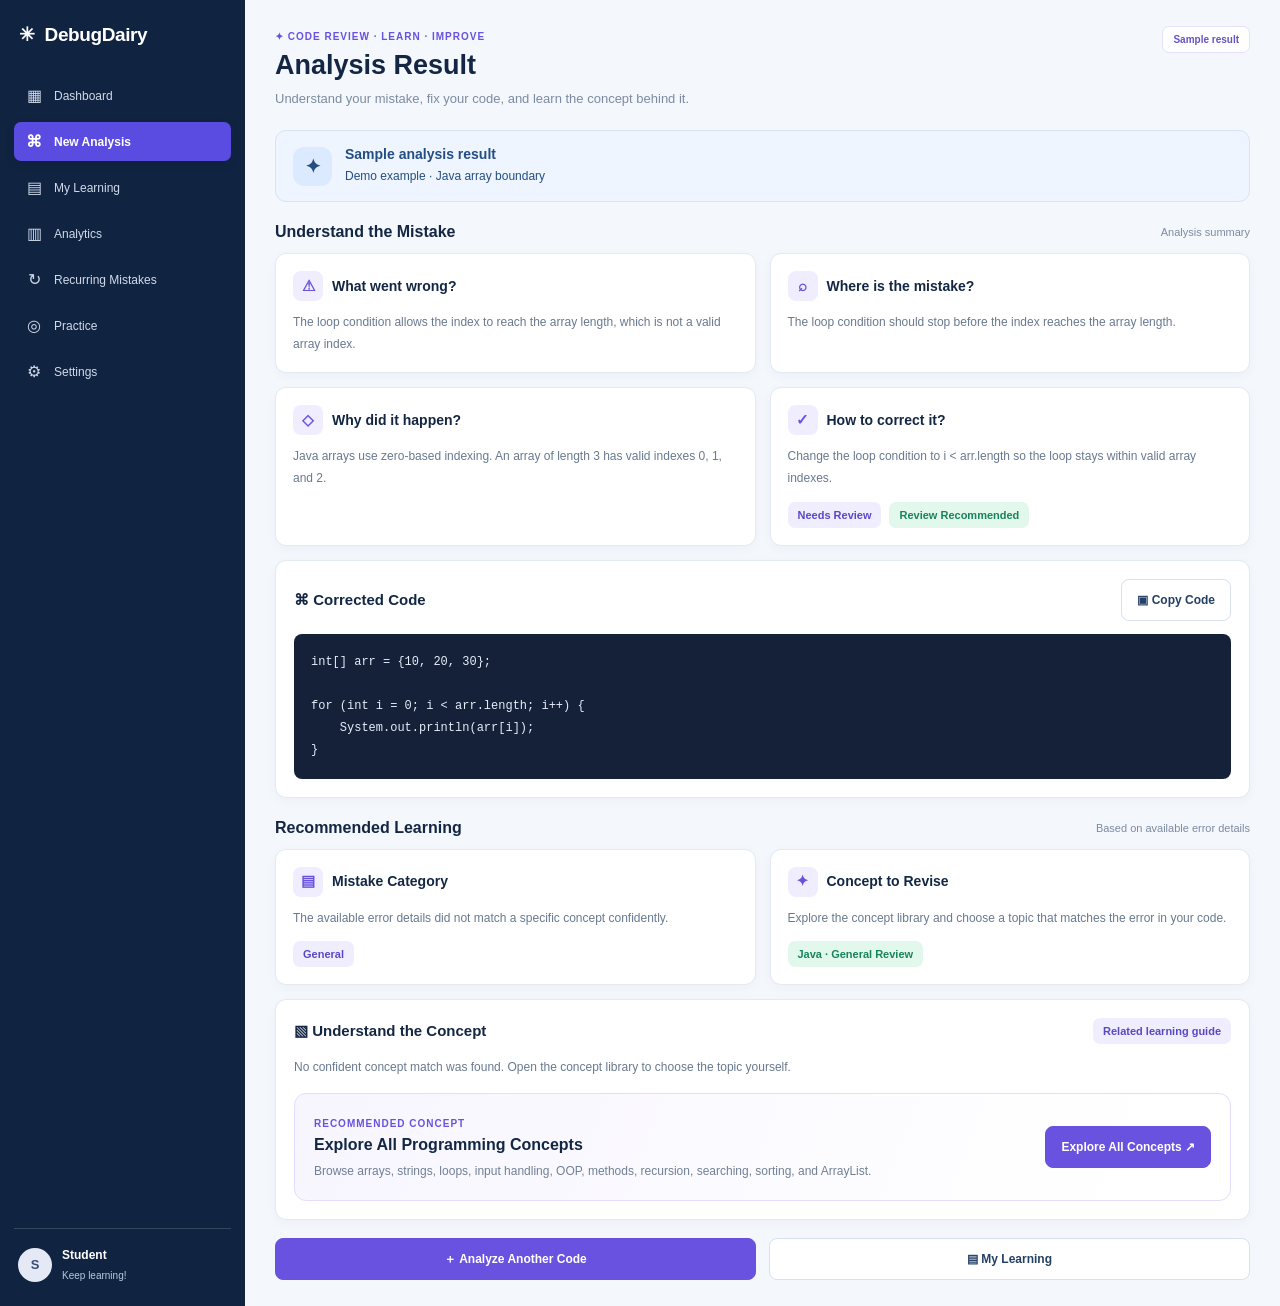
==== frontend/analysis-result.html @ ce85ca62 "Update DebugDairy analysis result page" ====
<!DOCTYPE html>
<html lang="en">
<head>
<meta charset="UTF-8">
<meta name="viewport" content="width=device-width, initial-scale=1.0">
<title>Analysis Result | DebugDairy</title>
<link rel="stylesheet" href="css/style.css">

<style>
:root {
    --navy: #132744;
    --purple: #6952df;
    --purple-light: #f0edff;
    --text: #263a57;
    --muted: #7c8ba1;
    --border: #e3eaf4;
    --bg: #f4f7fc;
    --green: #18875a;
    --red: #bd4057;
}

* { box-sizing: border-box; }

body {
    margin: 0;
    background: var(--bg);
    color: var(--text);
    font-family: Arial, Helvetica, sans-serif;
}

button, a { font: inherit; }

.app-layout {
    display: flex;
    align-items: stretch;
    width: 100%;
    min-height: 100vh;
    overflow-x: clip;
}

.app-layout > .sidebar {
    position: relative;
    inset: auto;
    flex: 0 0 245px;
    width: 245px;
    min-width: 245px;
    min-height: 100vh;
    height: auto;
    display: flex;
    flex-direction: column;
    overflow-y: auto;
}

.app-layout > .result-main {
    flex: 1 1 0;
    width: 0;
    min-width: 0;
    margin: 0;
    padding: 26px 30px;
    background: var(--bg);
}

.result-header {
    display: flex;
    justify-content: space-between;
    align-items: flex-start;
    gap: 16px;
    margin-bottom: 20px;
}

.header-label {
    display: inline-block;
    margin-bottom: 8px;
    color: var(--purple);
    font-size: 10px;
    font-weight: 800;
    letter-spacing: 1px;
}

.result-title {
    margin: 0 0 7px;
    color: var(--navy);
    font-size: 27px;
}

.result-subtitle {
    margin: 0;
    color: var(--muted);
    font-size: 13px;
    line-height: 1.7;
}

.demo-label {
    padding: 7px 10px;
    border: 1px solid #e6e0ff;
    border-radius: 7px;
    background: white;
    color: #6552c4;
    font-size: 10px;
    font-weight: 700;
}

.result-status {
    display: flex;
    align-items: center;
    gap: 13px;
    padding: 15px 17px;
    margin-bottom: 18px;
    border: 1px solid #d8e3f5;
    border-radius: 11px;
    background: #eef5ff;
    color: #244e83;
}

.status-icon {
    display: grid;
    place-items: center;
    flex: 0 0 39px;
    width: 39px;
    height: 39px;
    border-radius: 11px;
    background: #dceaff;
    font-size: 19px;
    font-weight: 800;
}

.status-copy { min-width: 0; }

.status-copy strong,
.status-copy small {
    display: block;
}

.status-copy strong {
    margin-bottom: 5px;
    font-size: 14px;
}

.status-copy small {
    font-size: 12px;
    line-height: 1.6;
    overflow-wrap: anywhere;
}

.result-section-title {
    display: flex;
    justify-content: space-between;
    align-items: center;
    gap: 12px;
    margin: 21px 0 12px;
}

.result-section-title h2 {
    margin: 0;
    color: var(--navy);
    font-size: 16px;
}

.section-caption {
    color: var(--muted);
    font-size: 11px;
}

.result-grid {
    display: grid;
    grid-template-columns: repeat(2, minmax(0, 1fr));
    gap: 14px;
    align-items: stretch;
}

.result-card {
    min-width: 0;
    padding: 17px;
    border: 1px solid var(--border);
    border-radius: 11px;
    background: white;
    box-shadow: 0 3px 12px rgba(20,45,80,.035);
}

.result-card h3 {
    display: flex;
    align-items: center;
    gap: 9px;
    margin: 0 0 11px;
    color: var(--navy);
    font-size: 14px;
    line-height: 1.5;
}

.card-icon {
    display: grid;
    place-items: center;
    flex: 0 0 30px;
    width: 30px;
    height: 30px;
    border-radius: 8px;
    background: var(--purple-light);
    color: var(--purple);
    font-size: 15px;
}

.result-card p {
    margin: 0;
    color: #687990;
    font-size: 12px;
    line-height: 1.8;
    overflow-wrap: anywhere;
}

.result-line {
    display: block;
    max-width: 100%;
    margin-top: 10px;
    padding: 9px 10px;
    border-radius: 7px;
    background: #fff0f2;
    color: var(--red);
    font: 12px/1.7 Consolas, monospace;
    white-space: pre-wrap;
    overflow-wrap: anywhere;
}

.result-line[hidden] { display: none !important; }

.category-row {
    display: flex;
    flex-wrap: wrap;
    gap: 8px;
    margin-top: 12px;
}

.result-tag {
    display: inline-flex;
    align-items: center;
    max-width: 100%;
    padding: 7px 10px;
    border-radius: 7px;
    background: var(--purple-light);
    color: #5948c5;
    font-size: 11px;
    font-weight: 700;
    overflow-wrap: anywhere;
}

.result-tag.green {
    background: #e3f8ec;
    color: #17845a;
}

.correct-code-card {
    min-width: 0;
    margin-top: 14px;
    padding: 18px;
    border: 1px solid var(--border);
    border-radius: 11px;
    background: white;
    box-shadow: 0 3px 12px rgba(20,45,80,.035);
}

.code-heading {
    display: flex;
    align-items: center;
    justify-content: space-between;
    flex-wrap: wrap;
    gap: 12px;
    margin-bottom: 13px;
}

.code-heading h3 {
    margin: 0;
    color: var(--navy);
    font-size: 15px;
}

.correct-code {
    max-width: 100%;
    min-height: 60px;
    margin: 0;
    padding: 17px;
    overflow: auto;
    border-radius: 8px;
    background: #142139;
    color: #e5edf9;
    font: 12px/1.85 Consolas, monospace;
    white-space: pre;
    tab-size: 4;
}

.related-concept {
    display: flex;
    align-items: center;
    justify-content: space-between;
    gap: 20px;
    padding: 19px;
    margin-top: 14px;
    border: 1px solid #e3ddff;
    border-radius: 12px;
    background: linear-gradient(110deg, #f7f5ff, #fff 90%);
}

.concept-info { min-width: 0; }

.concept-label {
    display: inline-block;
    margin-bottom: 7px;
    color: var(--purple);
    font-size: 10px;
    font-weight: 800;
    letter-spacing: 1px;
}

.related-concept h3 {
    margin: 0 0 7px;
    color: var(--navy);
    font-size: 16px;
}

.related-concept p {
    margin: 0;
    color: #718096;
    font-size: 12px;
    line-height: 1.7;
}

.concept-button,
.result-button {
    display: inline-flex;
    align-items: center;
    justify-content: center;
    gap: 8px;
    min-height: 42px;
    padding: 11px 15px;
    border: 1px solid var(--purple);
    border-radius: 8px;
    background: var(--purple);
    color: white;
    font-size: 12px;
    font-weight: 700;
    text-align: center;
    text-decoration: none;
    cursor: pointer;
    transition: .2s ease;
}

.concept-button {
    flex-shrink: 0;
}

.concept-button:hover,
.result-button:hover {
    background: #5140c4;
    border-color: #5140c4;
}

.result-button.secondary {
    border-color: #d7e1ef;
    background: white;
    color: #244064;
}

.result-button.secondary:hover {
    background: #f0f4fb;
    border-color: #b9c9df;
}

.result-actions {
    display: grid;
    grid-template-columns: 1fr 1fr;
    gap: 13px;
    margin-top: 18px;
}

.result-notice {
    display: none;
    margin-top: 14px;
    padding: 12px 14px;
    border: 1px solid #d7e8f7;
    border-radius: 8px;
    background: #eef5ff;
    color: #244e83;
    font-size: 12px;
    line-height: 1.7;
}

.result-notice.visible { display: block; }

.sidebar-user {
    position: static !important;
    display: flex !important;
    align-items: center;
    gap: 10px;
    flex-shrink: 0;
    margin-top: auto;
    padding: 17px 4px 8px;
    border-top: 1px solid rgba(255,255,255,.15);
}

.user-avatar {
    display: grid;
    place-items: center;
    flex: 0 0 34px;
    width: 34px;
    height: 34px;
    border-radius: 50%;
}

.sidebar-user strong,
.sidebar-user small {
    display: block;
    line-height: 1.5;
}

.sidebar-user strong { color: white; font-size: 12px; }
.sidebar-user small { color: #b9c9df; font-size: 10px; }

@media (max-width: 1000px) {
    .app-layout > .sidebar {
        flex-basis: 220px;
        width: 220px;
        min-width: 220px;
    }

    .app-layout > .result-main { padding: 22px 18px; }
}

@media (max-width: 760px) {
    .app-layout { flex-direction: column; }

    .app-layout > .sidebar {
        flex: 0 0 auto;
        width: 100%;
        min-width: 0;
        min-height: auto;
    }

    .app-layout > .result-main {
        width: 100%;
        min-width: 0;
        padding: 20px 15px;
    }

    .sidebar-user { margin-top: 15px; }
    .result-grid { grid-template-columns: 1fr; }
}

@media (max-width: 520px) {
    .result-header { flex-direction: column; }
    .result-title { font-size: 24px; }
    .result-actions { grid-template-columns: 1fr; }

    .related-concept {
        align-items: flex-start;
        flex-direction: column;
    }

    .concept-button { width: 100%; }
}
</style>
</head>

<body class="app-body">
<div class="app-layout">

    <aside class="sidebar">
        <div class="sidebar-brand">
            <span class="brand-icon">✳</span>
            <span>DebugDairy</span>
        </div>

        <nav class="sidebar-nav">
            <a class="nav-link" href="dashboard.html"><span>▦</span> Dashboard</a>
            <a class="nav-link active" href="new-analysis.html"><span>⌘</span> New Analysis</a>
            <a class="nav-link" href="my-learning.html"><span>▤</span> My Learning</a>
            <a class="nav-link" href="analytics.html"><span>▥</span> Analytics</a>
            <a class="nav-link" href="recurring-mistakes.html"><span>↻</span> Recurring Mistakes</a>
            <a class="nav-link" href="practice.html"><span>◎</span> Practice</a>
            <a class="nav-link" href="settings.html"><span>⚙</span> Settings</a>
        </nav>

        <div class="sidebar-user">
            <div class="user-avatar">S</div>
            <div>
                <strong>Student</strong>
                <small>Keep learning!</small>
            </div>
        </div>
    </aside>

    <main class="result-main">

        <header class="result-header">
            <div>
                <div class="header-label">✦ CODE REVIEW · LEARN · IMPROVE</div>
                <h1 class="result-title">Analysis Result</h1>
                <p class="result-subtitle">
                    Understand your mistake, fix your code, and learn the concept behind it.
                </p>
            </div>
            <span class="demo-label" id="resultMode">Sample result</span>
        </header>

        <section class="result-status" id="resultBanner" aria-live="polite">
            <div class="status-icon" id="resultIcon">✦</div>
            <div class="status-copy">
                <strong id="errorTitle">Sample analysis result</strong>
                <small id="errorType">Java · Array boundary example</small>
            </div>
        </section>

        <div class="result-section-title">
            <h2>Understand the Mistake</h2>
            <span class="section-caption">Analysis summary</span>
        </div>

        <div class="result-grid">
            <section class="result-card">
                <h3><span class="card-icon">⚠</span> What went wrong?</h3>
                <p id="whatWentWrong">
                    The loop condition allows the index to reach the array length,
                    which is not a valid array index.
                </p>
            </section>

            <section class="result-card">
                <h3><span class="card-icon">⌕</span> Where is the mistake?</h3>
                <p id="whereMistake">
                    The loop condition should stop before the index reaches the array length.
                </p>
                <code class="result-line" id="mistakeLine">i &lt;= arr.length</code>
            </section>

            <section class="result-card">
                <h3><span class="card-icon">◇</span> Why did it happen?</h3>
                <p id="whyHappened">
                    Java arrays use zero-based indexing. An array of length 3 has
                    valid indexes 0, 1, and 2.
                </p>
            </section>

            <section class="result-card">
                <h3><span class="card-icon">✓</span> How to correct it?</h3>
                <p id="howToCorrect">
                    Change the loop condition to i &lt; arr.length so the loop
                    stays within valid array indexes.
                </p>
                <div class="category-row">
                    <span class="result-tag" id="mistakeCategory">Logic / Boundary Error</span>
                    <span class="result-tag green" id="severityTag">Review Recommended</span>
                </div>
            </section>
        </div>

        <section class="correct-code-card">
            <div class="code-heading">
                <h3>⌘ Corrected Code</h3>
                <button type="button" id="copyCodeButton" class="result-button secondary">
                    ▣ Copy Code
                </button>
            </div>
            <pre class="correct-code"><code id="correctedCode">int[] arr = {10, 20, 30};

for (int i = 0; i < arr.length; i++) {
    System.out.println(arr[i]);
}</code></pre>
        </section>

        <div class="result-section-title">
            <h2>Recommended Learning</h2>
            <span class="section-caption">Based on available error details</span>
        </div>

        <div class="result-grid">
            <section class="result-card">
                <h3><span class="card-icon">▤</span> Mistake Category</h3>
                <p id="categoryDescription">
                    Boundary and indexing mistakes happen when code accesses
                    a position outside the valid range.
                </p>
                <div class="category-row">
                    <span class="result-tag" id="categoryTag">Array / Loop</span>
                </div>
            </section>

            <section class="result-card">
                <h3><span class="card-icon">✦</span> Concept to Revise</h3>
                <p id="conceptSummary">
                    Review array indexing and loop boundaries to understand
                    why the error occurs and how to prevent it.
                </p>
                <div class="category-row">
                    <span class="result-tag green" id="conceptTag">Java · Arrays</span>
                </div>
            </section>
        </div>

        <section class="correct-code-card" id="relatedConceptCard">
            <div class="code-heading">
                <h3>▧ Understand the Concept</h3>
                <span class="result-tag">Related learning guide</span>
            </div>

            <p id="conceptReason" style="margin:0 0 12px;color:#687990;font-size:12px;line-height:1.8;">
                Learn the concept behind this error and understand how to prevent it.
            </p>

            <div class="related-concept">
                <div class="concept-info">
                    <span class="concept-label">RECOMMENDED CONCEPT</span>
                    <h3 id="conceptTitle">Array Indexing</h3>
                    <p id="conceptDescription">
                        Understand zero-based indexes, array boundaries, and safe loop conditions.
                    </p>
                </div>

                <a id="conceptLink"
                   href="concept-popup.html"
                   class="concept-button">
                    Explore Concepts <span aria-hidden="true">↗</span>
                </a>
            </div>
        </section>

        <div class="result-actions">
            <a class="result-button" href="new-analysis.html">＋ Analyze Another Code</a>
            <a class="result-button secondary" href="my-learning.html">▤ My Learning</a>
        </div>

        <div class="result-notice" id="resultNotice" role="status" aria-live="polite"></div>

    </main>
</div>

<script>
const $ = id => document.getElementById(id);

function showNotice(message) {
    const notice = $("resultNotice");
    notice.textContent = message;
    notice.classList.add("visible");
}

function getStoredAnalysis() {
    for (const key of ["analysisResult", "debugDairyAnalysis", "analysisData"]) {
        try {
            const raw = sessionStorage.getItem(key);
            if (!raw) continue;

            const data = JSON.parse(raw);
            if (data && typeof data === "object") return data;
        } catch (error) {
            // Ignore invalid or unavailable session data.
        }
    }
    return null;
}

/*
  More specific concepts come first to reduce keyword collisions.
  Keyword matching provides a suggestion, not a guaranteed diagnosis.
*/
const conceptRules = [
    {
        id: "strings",
        title: "String Handling",
        topic: "Strings",
        category: "String Error",
        description: "Learn string comparison, character access, immutability, and common string methods.",
        keywords: [
            "stringindexoutofboundsexception",
            "charat(",
            "string.length",
            "string comparison",
            "string handling",
            "equals("
        ]
    },
    {
        id: "input",
        title: "Input Handling",
        topic: "Input",
        category: "Input Error",
        description: "Learn how to read, validate, and handle user input safely.",
        keywords: [
            "inputmismatchexception",
            "nosuchelementexception",
            "numberformatexception",
            "scanner",
            "nextint(",
            "invalid input",
            "input handling"
        ]
    },
    {
        id: "collections",
        title: "ArrayList",
        topic: "Collections",
        category: "Collection Error",
        description: "Understand ArrayList operations, indexes, iteration, and collection methods.",
        keywords: [
            "concurrentmodificationexception",
            "arraylist",
            "collections",
            "list.add(",
            "list.remove(",
            "array list"
        ]
    },
    {
        id: "recursion",
        title: "Recursion",
        topic: "Recursion",
        category: "Recursion Error",
        description: "Learn recursive calls, base cases, and how recursion terminates.",
        keywords: [
            "stackoverflowerror",
            "stack overflow",
            "base case",
            "recursive call",
            "recursion"
        ]
    },
    {
        id: "oop",
        title: "Object-Oriented Programming",
        topic: "OOP",
        category: "OOP / Type Error",
        description: "Review classes, objects, inheritance, abstraction, interfaces, and polymorphism.",
        keywords: [
            "abstract",
            "interface",
            "cannot be instantiated",
            "classcastexception",
            "inheritance",
            "polymorphism",
            "method does not override",
            "oop"
        ]
    },
    {
        id: "methods",
        title: "Methods",
        topic: "Methods",
        category: "Method Error",
        description: "Understand method declarations, parameters, return values, and method calls.",
        keywords: [
            "missing return statement",
            "method signature",
            "non-static",
            "return type",
            "method call",
            "wrong number of arguments",
            "methods"
        ]
    },
    {
        id: "sorting",
        title: "Bubble Sort",
        topic: "Sorting",
        category: "Sorting Logic",
        description: "Learn adjacent comparisons, swapping, and sorting passes.",
        keywords: [
            "bubble sort",
            "sorting",
            "sort order",
            "arr[j] > arr[j + 1]"
        ]
    },
    {
        id: "searching",
        title: "Linear Search",
        topic: "Searching",
        category: "Searching Logic",
        description: "Learn to search an array one element at a time and handle a missing target.",
        keywords: [
            "linear search",
            "element not found",
            "searching",
            "target not found"
        ]
    },
    {
        id: "loops",
        title: "Loop Boundaries",
        topic: "Loops",
        category: "Loop Logic",
        description: "Understand loop conditions, iteration counts, and off-by-one errors.",
        keywords: [
            "infinite loop",
            "loop condition",
            "loop boundary",
            "off-by-one",
            "off by one",
            "loop boundaries",
            "i <= arr.length",
            "i<=arr.length"
        ]
    },
    {
        id: "array",
        title: "Array Indexing",
        topic: "Arrays",
        category: "Array / Boundary Error",
        description: "Understand zero-based indexes, valid array boundaries, and safe array traversal.",
        keywords: [
            "arrayindexoutofboundsexception",
            "index out of bounds",
            "array indexing",
            "array index",
            "arr.length",
            "array"
        ]
    }
];

function findConcept(analysis) {
    const errorTitle = String(analysis.errorTitle || analysis.errorType || "");
    const errorMessage = String(analysis.errorMessage || analysis.error || "");
    const code = String(analysis.originalCode || analysis.submittedCode || "");
    const category = String(analysis.category || "");

    const combined = `${errorTitle}\n${errorMessage}\n${code}\n${category}`
        .toLowerCase();

    // Strong exception names get priority over broad keywords.
    if (combined.includes("arrayindexoutofboundsexception")) {
        return conceptRules.find(item => item.id === "array");
    }

    if (combined.includes("stringindexoutofboundsexception")) {
        return conceptRules.find(item => item.id === "strings");
    }

    if (combined.includes("inputmismatchexception") ||
        combined.includes("nosuchelementexception") ||
        combined.includes("numberformatexception")) {
        return conceptRules.find(item => item.id === "input");
    }

    // Avoid matching a concept using only a generic word such as "array".
    const rulesToCheck = conceptRules.filter(rule =>
        !["array", "loops"].includes(rule.id)
    );

    const specificMatch = rulesToCheck.find(rule =>
        rule.keywords.some(keyword => combined.includes(keyword))
    );

    if (specificMatch) return specificMatch;

    // Detect loop boundary code patterns.
    if (/i\s*<=\s*\w+\.length/.test(combined) ||
        combined.includes("loop boundary") ||
        combined.includes("off-by-one") ||
        combined.includes("off by one")) {
        return conceptRules.find(item => item.id === "loops");
    }

    // General array errors come after more specific concepts.
    if (combined.includes("array") ||
        combined.includes("index out of bounds") ||
        combined.includes("arr.length")) {
        return conceptRules.find(item => item.id === "array");
    }

    return null;
}

function setText(id, value) {
    const element = $(id);
    if (element && value !== undefined && value !== null &&
        String(value).trim() !== "") {
        element.textContent = String(value);
    }
}

function setOptionalText(id, value) {
    const element = $(id);
    if (element && value !== undefined && value !== null &&
        String(value).trim() !== "") {
        element.textContent = String(value);
        return true;
    }
    return false;
}

function renderConcept(analysis) {
    const match = findConcept(analysis);
    const language = analysis.language || "Programming";

    if (match) {
        setText("conceptTitle", match.title);
        setText("conceptDescription", match.description);
        setText("conceptTag", `${language} · ${match.topic}`);
        setText("mistakeCategory", analysis.category || match.category);
        setText("categoryTag", match.topic);
        setText(
            "categoryDescription",
            `This issue may be related to ${match.title}. Confirm the cause using the original code and complete error message.`
        );
        setText(
            "conceptSummary",
            `Review ${match.title} to understand the concept and prevent similar mistakes.`
        );
        setText(
            "conceptReason",
            "This suggested concept was matched using keywords in the submitted code and error details."
        );

        $("conceptLink").href =
            `concept-popup.html?concept=${encodeURIComponent(match.id)}`;

        $("conceptLink").textContent = "Learn Concept ↗";
        $("conceptLink").setAttribute(
            "aria-label",
            `Learn about ${match.title}`
        );
    } else {
        setText("conceptTitle", "Explore All Programming Concepts");
        setText(
            "conceptDescription",
            "Browse arrays, strings, loops, input handling, OOP, methods, recursion, searching, sorting, and ArrayList."
        );
        setText("conceptTag", `${language} · General Review`);
        setText("mistakeCategory", analysis.category || "Needs Review");
        setText("categoryTag", "General");
        setText(
            "categoryDescription",
            "The available error details did not match a specific concept confidently."
        );
        setText(
            "conceptSummary",
            "Explore the concept library and choose a topic that matches the error in your code."
        );
        setText(
            "conceptReason",
            "No confident concept match was found. Open the concept library to choose the topic yourself."
        );

        // Open the concept library without falsely labelling Array as the match.
        $("conceptLink").href = "concept-popup.html";
        $("conceptLink").textContent = "Explore All Concepts ↗";
        $("conceptLink").setAttribute(
            "aria-label",
            "Explore all programming concepts"
        );
    }
}

function renderAnalysis(analysis) {
    const language = analysis.language || "Java";
    const originalCode = analysis.originalCode || analysis.submittedCode || "";
    const errorMessage = analysis.errorMessage || analysis.error || "";
    const hasAnalysis = Boolean(
        originalCode || errorMessage || analysis.errorTitle || analysis.errorType
    );

    setText("resultMode", hasAnalysis ? "Analysis data received" : "Sample result");

    setText(
        "errorTitle",
        analysis.errorTitle ||
        analysis.errorType ||
        (hasAnalysis ? "Code review" : "Sample analysis result")
    );

    setText(
        "errorType",
        `${language} · ${errorMessage || "Review the code and analysis details."}`
    );

    setOptionalText("whatWentWrong", analysis.whatWentWrong);
    setOptionalText("whereMistake", analysis.whereMistake);
    setOptionalText("whyHappened", analysis.whyHappened);
    setOptionalText("howToCorrect", analysis.howToCorrect);

    const codeToShow = analysis.correctedCode || analysis.fixedCode;

    if (codeToShow) {
        $("correctedCode").textContent = codeToShow;
    } else if (hasAnalysis) {
        $("correctedCode").textContent =
            "No corrected code was provided by the analysis process.";
    }

    const combined = `${errorMessage}\n${originalCode}`.toLowerCase();
    let displayedMistake = "";

    const loopMatch = originalCode.match(/i\s*<=\s*\w+\.length/);
    if (loopMatch) {
        displayedMistake = loopMatch[0];
    } else if (errorMessage) {
        displayedMistake = errorMessage;
    }

    $("mistakeLine").textContent = displayedMistake;
    $("mistakeLine").hidden = !displayedMistake;

    if (hasAnalysis) {
        $("resultBanner").className = "result-status";
        $("resultIcon").textContent = "i";
        setText(
            "severityTag",
            "Verify Suggested Fix"
        );
    } else {
        $("resultBanner").className = "result-status";
        $("resultIcon").textContent = "✦";
        setText("errorTitle", "Sample analysis result");
        setText("errorType", "Demo example · Java array boundary");
    }

    renderConcept(analysis);
}

$("copyCodeButton").addEventListener("click", async () => {
    const code = $("correctedCode").textContent;

    try {
        await navigator.clipboard.writeText(code);
        showNotice("Corrected code copied successfully.");
    } catch (error) {
        const textArea = document.createElement("textarea");
        textArea.value = code;
        textArea.style.position = "fixed";
        textArea.style.opacity = "0";
        document.body.appendChild(textArea);
        textArea.select();

        let copied = false;

        try {
            copied = document.execCommand("copy");
        } catch (copyError) {
            copied = false;
        }

        textArea.remove();

        showNotice(
            copied
                ? "Corrected code copied successfully."
                : "Copy unavailable. Select the code and press Ctrl+C."
        );
    }
});

const params = new URLSearchParams(window.location.search);
const storedAnalysis = getStoredAnalysis() || {};

const analysis = {
    ...storedAnalysis,
    language: params.get("language") || storedAnalysis.language || "Java",
    errorTitle: params.get("errorTitle") || storedAnalysis.errorTitle || "",
    errorMessage:
        params.get("errorMessage") ||
        params.get("error") ||
        storedAnalysis.errorMessage ||
        storedAnalysis.error ||
        "",
    originalCode:
        params.get("originalCode") ||
        params.get("code") ||
        storedAnalysis.originalCode ||
        storedAnalysis.submittedCode ||
        "",
    correctedCode:
        params.get("correctedCode") ||
        storedAnalysis.correctedCode ||
        storedAnalysis.fixedCode ||
        ""
};

renderAnalysis(analysis);
</script>
</body>
</html>
---- frontend/css/style.css ----
/* =========================================
   DEBUGDAIRY - SHARED APPLICATION DASHBOARD
   ========================================= */

.app-body {
    margin: 0;
    min-height: 100vh;
    background: #f4f7fc;
    color: #172238;
    font-family: Arial, Helvetica, sans-serif;
}

.app-body * {
    box-sizing: border-box;
}

.app-body a {
    text-decoration: none;
}
.app-body {
    background: #f4f7fc !important;
}

.app-layout {
    display: flex;
    min-height: 100vh;
}

/* SIDEBAR */

.sidebar {
    position: fixed;
    inset: 0 auto 0 0;
    z-index: 5;
    display: flex;
    flex-direction: column;
    width: 224px;
    padding: 23px 14px 15px;
    background: #102442;
    color: #ffffff;
}

.sidebar-brand {
    display: flex;
    align-items: center;
    gap: 10px;
    margin: 0 5px 30px;
    color: #ffffff;
    font-size: 19px;
    font-weight: 700;
    letter-spacing: -.4px;
}

.brand-mark {
    display: grid;
    place-items: center;
    width: 32px;
    height: 32px;
    border-radius: 9px;
    background: #e7e3ff;
    color: #6451db;
    font-size: 23px;
}

.sidebar-nav {
    display: flex;
    flex-direction: column;
    gap: 7px;
}

.nav-link {
    display: flex;
    align-items: center;
    gap: 11px;
    min-height: 39px;
    padding: 10px 11px;
    border-radius: 7px;
    color: #d0d9e9;
    font-size: 12px;
    transition: background .18s ease, color .18s ease;
}

.nav-link > span {
    display: inline-flex;
    justify-content: center;
    width: 18px;
    font-size: 16px;
}

.nav-link:hover {
    background: #20395d;
    color: #ffffff;
}

.nav-link.active {
    background: #5b4ce1;
    color: #ffffff;
    font-weight: 700;
    box-shadow: 0 4px 10px rgba(0, 0, 0, .12);
}

.sidebar-user {
    display: flex;
    align-items: center;
    gap: 10px;
    margin-top: auto;
    padding: 14px 4px 5px;
    border-top: 1px solid #2a3d59;
}

.user-avatar,
.topbar-avatar {
    display: grid;
    place-items: center;
    flex-shrink: 0;
    width: 34px;
    height: 34px;
    border-radius: 50%;
    background: #e5e9f5;
    color: #394c77;
    font-size: 13px;
    font-weight: 700;
}

.sidebar-user strong,
.sidebar-user small {
    display: block;
}

.sidebar-user strong {
    font-size: 12px;
}

.sidebar-user small {
    margin-top: 4px;
    color: #b6c4d8;
    font-size: 10px;
}

/* MAIN CONTENT */

.dashboard-main {
    width: calc(100% - 224px);
    min-width: 0;
    margin-left: 224px;
    padding: 25px 29px 18px;
}

.topbar {
    display: flex;
    align-items: center;
    justify-content: space-between;
    gap: 15px;
    padding-bottom: 20px;
    border-bottom: 1px solid #e1e7f0;
}

.breadcrumb {
    display: block;
    margin-bottom: 5px;
    color: #8590a5;
    font-size: 11px;
}

.topbar h2 {
    margin: 0;
    color: #172238;
    font-size: 21px;
    font-weight: 700;
}

.topbar-actions {
    display: flex;
    align-items: center;
    gap: 12px;
}

.date-chip {
    padding: 8px 11px;
    border: 1px solid #e0e6f0;
    border-radius: 7px;
    background: #ffffff;
    color: #566278;
    font-size: 11px;
}

.icon-button {
    width: 34px;
    height: 34px;
    border: 1px solid #e0e6f0;
    border-radius: 8px;
    background: #ffffff;
    color: #586781;
    cursor: pointer;
}

.topbar-avatar {
    width: 32px;
    height: 32px;
    background: #dedaff;
    color: #5c4bc9;
}

.welcome-row {
    display: flex;
    align-items: center;
    justify-content: space-between;
    gap: 18px;
    margin: 24px 0 21px;
}

.welcome-row h1 {
    margin: 0 0 7px;
    color: #18243b;
    font-size: 23px;
    letter-spacing: -.5px;
}

.welcome-row p {
    margin: 0;
    color: #778298;
    font-size: 12px;
    line-height: 1.6;
}

.primary-button {
    display: inline-flex;
    align-items: center;
    justify-content: center;
    min-height: 39px;
    padding: 0 16px;
    border-radius: 7px;
    background: #5849e5;
    color: #ffffff;
    font-size: 12px;
    font-weight: 700;
    white-space: nowrap;
    box-shadow: 0 4px 10px rgba(88, 73, 229, .17);
    transition: background .2s ease;
}

.primary-button:hover {
    background: #4638cd;
}

/* STATISTIC CARDS */

.stats-grid {
    display: grid;
    grid-template-columns: repeat(4, minmax(0, 1fr));
    gap: 15px;
    margin-bottom: 21px;
}

.stat-card {
    min-width: 0;
    padding: 17px 15px 15px;
    border: 1px solid #e8edf5;
    border-radius: 10px;
    background: #ffffff;
    box-shadow: 0 3px 12px rgba(31, 52, 87, .025);
}

.stat-top {
    display: flex;
    align-items: center;
    gap: 8px;
}

.stat-icon {
    display: grid;
    place-items: center;
    width: 31px;
    height: 31px;
    flex-shrink: 0;
    border-radius: 9px;
    font-size: 16px;
    font-weight: 700;
}

.stat-icon.green {
    background: #e4f8ed;
    color: #21a66a;
}

.stat-icon.blue {
    background: #e8f2ff;
    color: #3979dc;
}

.stat-icon.orange {
    background: #fff0df;
    color: #ed8b24;
}

.stat-icon.purple {
    background: #eeeaff;
    color: #7455dc;
}

.stat-label {
    color: #6c778c;
    font-size: 11px;
    line-height: 1.4;
}

.stat-number {
    margin: 13px 0 6px;
    color: #172238;
    font-size: 26px;
    font-weight: 750;
    letter-spacing: -.6px;
}

.stat-note {
    margin: 0;
    color: #929bae;
    font-size: 10px;
    line-height: 1.5;
}

/* CONTENT PANELS */

.dashboard-grid {
    display: grid;
    grid-template-columns: minmax(0, .94fr) minmax(0, 1.06fr);
    gap: 17px;
}

.panel {
    min-width: 0;
    padding: 19px 18px 15px;
    border: 1px solid #e5ebf4;
    border-radius: 10px;
    background: #ffffff;
    box-shadow: 0 3px 12px rgba(31, 52, 87, .025);
}

.panel-heading {
    display: flex;
    align-items: flex-start;
    justify-content: space-between;
    gap: 12px;
    margin-bottom: 20px;
}

.panel-heading h3 {
    margin: 0 0 6px;
    color: #1b2940;
    font-size: 14px;
}

.panel-heading p {
    margin: 0;
    color: #8a95a8;
    font-size: 10px;
    line-height: 1.5;
}

.text-link {
    color: #5b4bd8;
    font-size: 10px;
    font-weight: 700;
    white-space: nowrap;
}

.text-link:hover,
.panel-footer-link:hover {
    text-decoration: underline;
}

/* CATEGORY PIE CHART */

.category-content {
    display: flex;
    align-items: center;
    justify-content: space-around;
    gap: 18px;
    min-height: 200px;
}

.pie-chart {
    width: clamp(125px, 14vw, 175px);
    aspect-ratio: 1;
    flex-shrink: 0;
    border-radius: 50%;
    background: conic-gradient(
        #7555df 0% 33%,
        #a66be9 33% 58%,
        #f0b347 58% 79%,
        #ee7589 79% 92%,
        #54c4a0 92% 100%
    );
    box-shadow: inset 0 0 0 1px rgba(255, 255, 255, .3);
}

.chart-legend {
    display: flex;
    flex: 1;
    flex-direction: column;
    gap: 14px;
    min-width: 0;
}

.chart-legend > div {
    display: grid;
    grid-template-columns: 9px minmax(0, 1fr) auto;
    align-items: center;
    gap: 7px;
    color: #657086;
    font-size: 11px;
}

.chart-legend strong {
    color: #344056;
    font-size: 10px;
}

.legend-dot {
    width: 8px;
    height: 8px;
    border-radius: 3px;
}

.legend-dot.logic {
    background: #7555df;
}

.legend-dot.syntax {
    background: #a66be9;
}

.legend-dot.concept {
    background: #f0b347;
}

.legend-dot.input {
    background: #ee7589;
}

.legend-dot.other {
    background: #54c4a0;
}

.panel-footer-link {
    display: block;
    margin-top: 14px;
    padding-top: 13px;
    border-top: 1px solid #edf0f6;
    color: #594bd3;
    font-size: 11px;
    font-weight: 700;
}

/* RECENT MISTAKES */

.mistake-list {
    display: flex;
    flex-direction: column;
}

.mistake-row {
    display: flex;
    align-items: center;
    gap: 10px;
    min-width: 0;
    padding: 14px 0;
    border-bottom: 1px solid #edf0f6;
}

.mistake-row:first-child {
    padding-top: 2px;
}

.mistake-symbol {
    display: grid;
    place-items: center;
    width: 29px;
    height: 29px;
    flex-shrink: 0;
    border-radius: 50%;
    font-size: 13px;
    font-weight: 700;
}

.mistake-symbol.red {
    background: #ffebed;
    color: #df5465;
}

.mistake-symbol.orange {
    background: #fff0df;
    color: #df8a31;
}

.mistake-symbol.yellow {
    background: #fff6d9;
    color: #bb8d18;
}

.mistake-symbol.blue {
    background: #e7f2ff;
    color: #3d80d9;
}

.mistake-details {
    display: flex;
    flex: 1;
    flex-direction: column;
    gap: 5px;
    min-width: 0;
}

.mistake-details strong {
    overflow-wrap: anywhere;
    color: #27344a;
    font-size: 11px;
    font-weight: 600;
    line-height: 1.4;
}

.mistake-details span {
    color: #919bae;
    font-size: 10px;
}

.category-tag {
    flex-shrink: 0;
    padding: 5px 7px;
    border-radius: 5px;
    font-size: 9px;
    font-weight: 700;
}

.logic-tag {
    background: #f0eaff;
    color: #7857d8;
}

.syntax-tag {
    background: #fff0db;
    color: #b87821;
}

.concept-tag {
    background: #e5f3ff;
    color: #3379bc;
}

.input-tag {
    background: #ffe9ed;
    color: #c64d67;
}

/* LEARNING TIP */

.learning-tip {
    display: flex;
    align-items: center;
    gap: 14px;
    margin-top: 20px;
    padding: 17px 19px;
    border: 1px solid #e6e2ff;
    border-radius: 10px;
    background: linear-gradient(100deg, #f0efff, #f9f8ff);
}

.tip-icon {
    display: grid;
    place-items: center;
    width: 38px;
    height: 38px;
    flex-shrink: 0;
    border-radius: 10px;
    background: #e0dbff;
    color: #6452d7;
    font-size: 20px;
}

.learning-tip h3 {
    margin: 0 0 5px;
    color: #312a65;
    font-size: 12px;
}

.learning-tip p {
    margin: 0;
    color: #716c93;
    font-size: 10px;
    line-height: 1.6;
}

.tip-link {
    margin-left: auto;
    color: #5949d4;
    font-size: 10px;
    font-weight: 700;
    white-space: nowrap;
}

.dashboard-footer {
    display: flex;
    justify-content: space-between;
    gap: 15px;
    margin-top: 25px;
    color: #929caf;
    font-size: 10px;
}

/* RESPONSIVE LAYOUT */

@media (max-width: 1100px) {
    .dashboard-main {
        padding-right: 20px;
        padding-left: 20px;
    }

    .stats-grid {
        grid-template-columns: repeat(2, minmax(0, 1fr));
    }

    .dashboard-grid {
        grid-template-columns: 1fr;
    }

    .category-content {
        justify-content: flex-start;
        gap: 35px;
    }
}

@media (max-width: 650px) {
    .sidebar {
        position: static;
        width: 100%;
        min-height: auto;
        padding: 14px;
    }

    .app-layout {
        display: block;
    }

    .sidebar-brand {
        margin-bottom: 13px;
    }

    .sidebar-nav {
        display: grid;
        grid-template-columns: repeat(2, minmax(0, 1fr));
        gap: 5px;
    }

    .nav-link {
        min-height: 36px;
        padding: 8px;
        font-size: 11px;
    }

    .sidebar-user {
        display: none;
    }

    .dashboard-main {
        width: 100%;
        margin-left: 0;
        padding: 18px 14px;
    }

    .topbar {
        align-items: flex-start;
    }

    .topbar h2 {
        font-size: 18px;
    }

    .topbar-actions {
        gap: 6px;
    }

    .date-chip {
        font-size: 10px;
    }

    .welcome-row {
        align-items: flex-start;
        flex-direction: column;
    }

    .welcome-row h1 {
        font-size: 21px;
    }

    .stats-grid {
        gap: 10px;
    }

    .stat-card {
        padding: 13px 10px;
    }

    .stat-label {
        font-size: 10px;
    }

    .stat-number {
        font-size: 23px;
    }

    .panel {
        padding: 15px 12px;
    }

    .category-content {
        gap: 18px;
    }

    .pie-chart {
        width: 115px;
    }

    .chart-legend {
        gap: 12px;
    }

    .mistake-row {
        gap: 7px;
    }

    .category-tag {
        padding: 4px;
    }

    .learning-tip {
        align-items: flex-start;
        flex-wrap: wrap;
    }

    .tip-link {
        margin-left: 52px;
    }
}

@media (max-width: 360px) {
    .stats-grid {
        grid-template-columns: 1fr;
    }

    .topbar-actions .date-chip {
        display: none;
    }

    .category-content {
        flex-direction: column;
        align-items: center;
    }

    .chart-legend {
        width: 100%;
    }
}
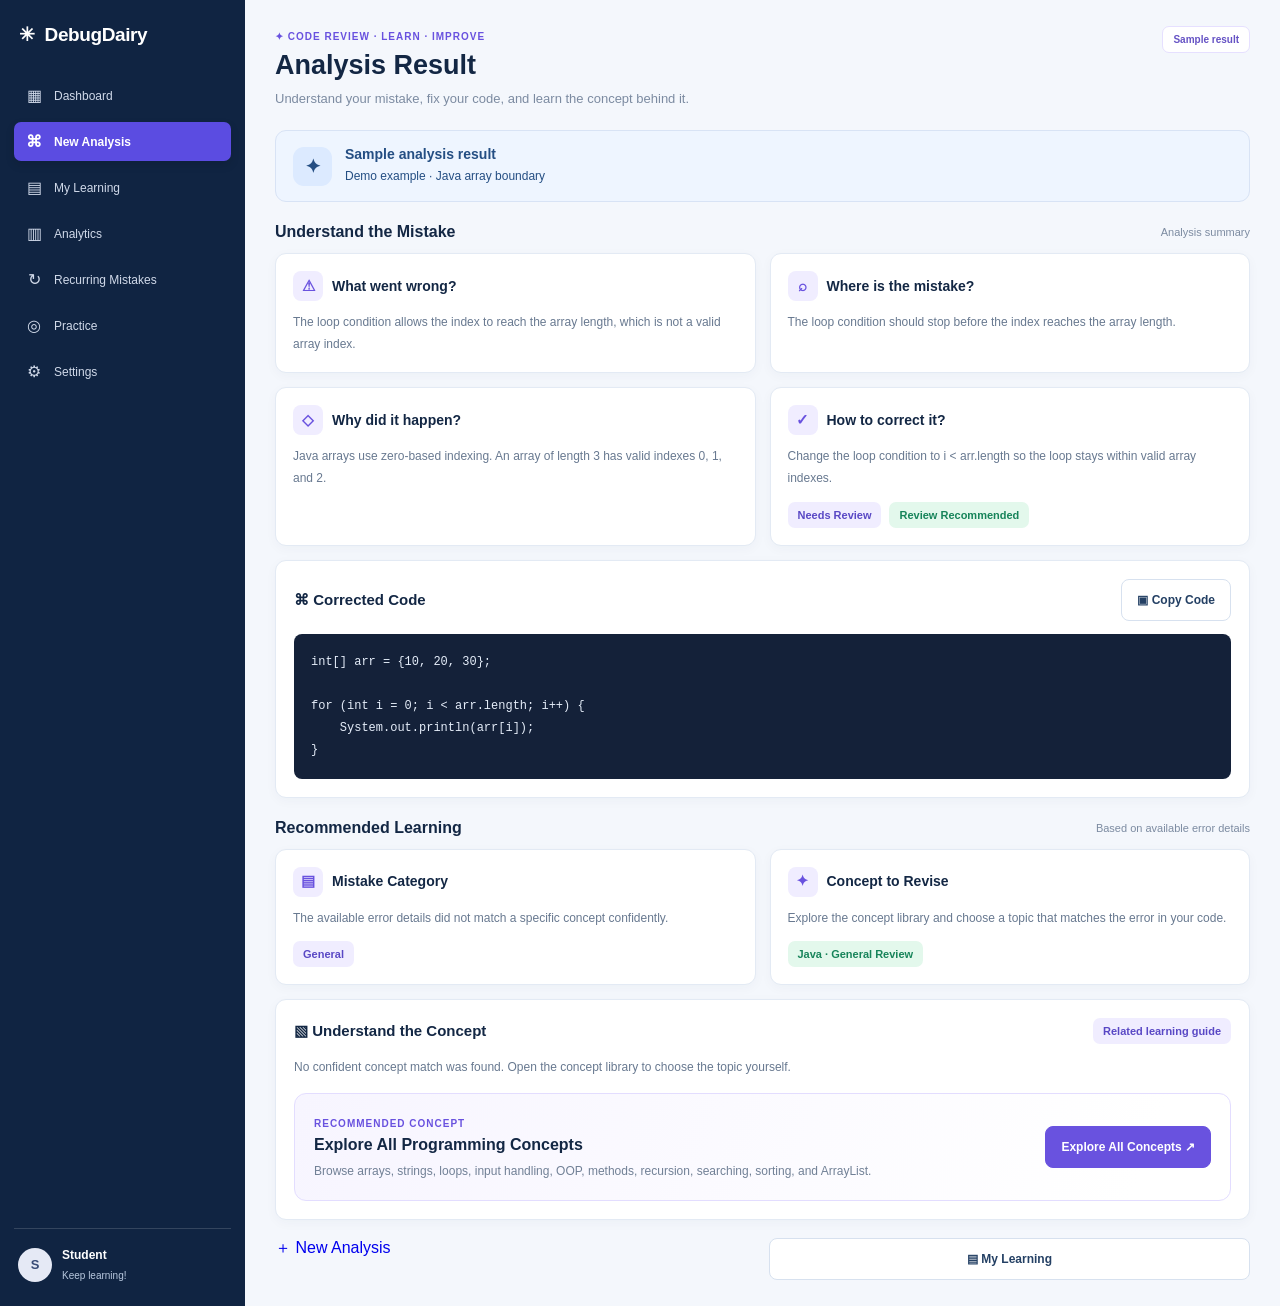
==== commit d51c54b7: "Update dashboard navigation links" ====
--- a/frontend/analysis-result.html
+++ b/frontend/analysis-result.html
@@ -621,7 +621,9 @@
         </section>
 
         <div class="result-actions">
-            <a class="result-button" href="new-analysis.html">＋ Analyze Another Code</a>
+<a href="./new-analysis.html" class="new-analysis-btn">
+    <span>＋</span> New Analysis
+</a>
             <a class="result-button secondary" href="my-learning.html">▤ My Learning</a>
         </div>
 
--- a/frontend/css/style.css
+++ b/frontend/css/style.css
@@ -760,4 +760,88 @@
     .chart-legend {
         width: 100%;
     }
+    /* Dashboard - New Analysis Button */
+.new-analysis-btn {
+    display: inline-flex;
+    align-items: center;
+    justify-content: center;
+    gap: 10px;
+    padding: 12px 22px;
+    background: #6c4ce8;
+    color: #ffffff;
+    text-decoration: none;
+    font-size: 15px;
+    font-weight: 600;
+    border: none;
+    border-radius: 10px;
+    cursor: pointer;
+    box-shadow: 0 4px 12px rgba(108, 76, 232, 0.18);
+    transition: background 0.2s ease, transform 0.2s ease;
+}
+
+.new-analysis-btn:hover {
+    background: #5736d6;
+    color: #ffffff;
+    transform: translateY(-2px);
+}
+
+.new-analysis-btn span:first-child {
+    font-size: 20px;
+    line-height: 1;
+}
+a.new-analysis-btn {
+    display: inline-flex !important;
+    align-items: center !important;
+    justify-content: center !important;
+    gap: 10px;
+    padding: 12px 24px !important;
+    background-color: #2563eb !important;
+    color: #ffffff !important;
+    text-decoration: none !important;
+    font-size: 15px;
+    font-weight: 600;
+    border: 1px solid #2563eb !important;
+    border-radius: 8px !important;
+    min-height: 44px;
+    box-sizing: border-box;
+    cursor: pointer;
+}
+
+a.new-analysis-btn:hover {
+    background-color: #1d4ed8 !important;
+    color: #ffffff !important;
+}
+/* Dashboard: Top-right New Analysis button */
+.dashboard-new-analysis-btn {
+    display: inline-flex !important;
+    align-items: center;
+    justify-content: center;
+    gap: 8px;
+    padding: 12px 20px;
+    background-color: #2563eb !important;
+    color: #ffffff !important;
+    border: 1px solid #2563eb;
+    border-radius: 8px;
+    text-decoration: none !important;
+    font-size: 15px;
+    font-weight: 600;
+    white-space: nowrap;
+    box-sizing: border-box;
+    cursor: pointer;
+}
+
+.dashboard-new-analysis-btn:hover {
+    background-color: #1d4ed8 !important;
+    color: #ffffff !important;
+}
+
+/* Sidebar: consistent New Analysis link */
+.sidebar .nav-link {
+    text-decoration: none;
+}
+
+.sidebar .nav-link:hover {
+    background-color: #1e3a5f;
+    color: #ffffff;
+}
 }
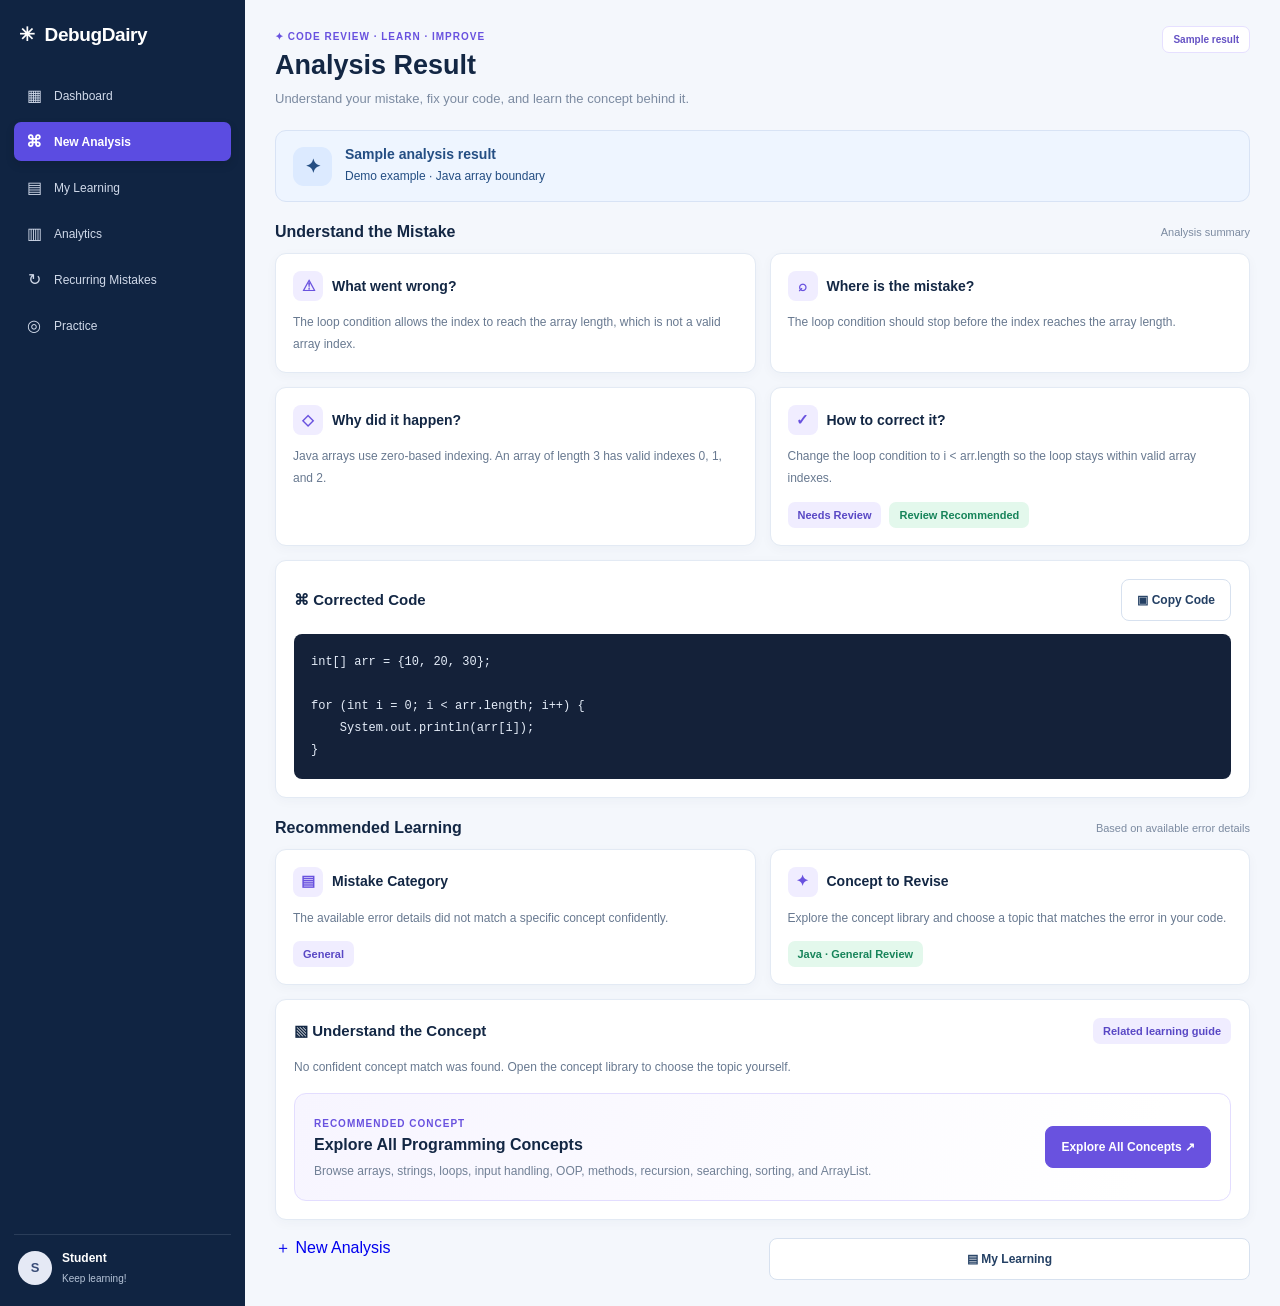
==== commit 964dbc2b: "Adjust analytics page layout" ====
--- a/frontend/analysis-result.html
+++ b/frontend/analysis-result.html
@@ -456,6 +456,7 @@
     .concept-button { width: 100%; }
 }
 </style>
+<link rel="stylesheet" href="css/style.css">
 </head>
 
 <body class="app-body">
@@ -474,7 +475,6 @@
             <a class="nav-link" href="analytics.html"><span>▥</span> Analytics</a>
             <a class="nav-link" href="recurring-mistakes.html"><span>↻</span> Recurring Mistakes</a>
             <a class="nav-link" href="practice.html"><span>◎</span> Practice</a>
-            <a class="nav-link" href="settings.html"><span>⚙</span> Settings</a>
         </nav>
 
         <div class="sidebar-user">
--- a/frontend/css/style.css
+++ b/frontend/css/style.css
@@ -844,4 +844,80 @@
     background-color: #1e3a5f;
     color: #ffffff;
 }
+/* ===== Common layout for all DebugDairy pages ===== */
+
+:root {
+    --sidebar-width: 283px;
+    --page-background: #f4f7fd;
+    --sidebar-background: #112846;
+    --primary-purple: #5948e8;
+}
+
+* {
+    box-sizing: border-box;
+}
+
+html,
+body {
+    margin: 0;
+    min-height: 100%;
+}
+
+body {
+    background: var(--page-background);
+    font-family: Arial, Helvetica, sans-serif;
+}
+
+/* Same sidebar dimensions on every page */
+.sidebar {
+    position: fixed;
+    top: 0;
+    left: 0;
+    bottom: 0;
+    width: var(--sidebar-width);
+    height: 100vh;
+    display: flex;
+    flex-direction: column;
+    background: var(--sidebar-background);
+    z-index: 100;
+}
+
+/* Profile stays at the bottom */
+.sidebar-profile {
+    margin-top: auto;
+}
+
+/* Same main content starting position */
+.page-main,
+.analytics-main,
+.dashboard-main,
+.result-main,
+.learning-main,
+.practice-main {
+    margin-left: var(--sidebar-width);
+    min-height: 100vh;
+    padding: 28px 30px;
+    min-width: 0;
+}
+
+/* Responsive layout */
+@media (max-width: 760px) {
+    .sidebar {
+        position: relative;
+        width: 100%;
+        height: auto;
+        min-height: auto;
+    }
+
+    .page-main,
+    .analytics-main,
+    .dashboard-main,
+    .result-main,
+    .learning-main,
+    .practice-main {
+        width: 100%;
+        margin-left: 0;
+        padding: 18px 14px;
+    }
+}s
 }
--- a/frontend/css/style.css
+++ b/frontend/css/style.css
@@ -844,4 +844,80 @@
     background-color: #1e3a5f;
     color: #ffffff;
 }
+/* ===== Common layout for all DebugDairy pages ===== */
+
+:root {
+    --sidebar-width: 283px;
+    --page-background: #f4f7fd;
+    --sidebar-background: #112846;
+    --primary-purple: #5948e8;
+}
+
+* {
+    box-sizing: border-box;
+}
+
+html,
+body {
+    margin: 0;
+    min-height: 100%;
+}
+
+body {
+    background: var(--page-background);
+    font-family: Arial, Helvetica, sans-serif;
+}
+
+/* Same sidebar dimensions on every page */
+.sidebar {
+    position: fixed;
+    top: 0;
+    left: 0;
+    bottom: 0;
+    width: var(--sidebar-width);
+    height: 100vh;
+    display: flex;
+    flex-direction: column;
+    background: var(--sidebar-background);
+    z-index: 100;
+}
+
+/* Profile stays at the bottom */
+.sidebar-profile {
+    margin-top: auto;
+}
+
+/* Same main content starting position */
+.page-main,
+.analytics-main,
+.dashboard-main,
+.result-main,
+.learning-main,
+.practice-main {
+    margin-left: var(--sidebar-width);
+    min-height: 100vh;
+    padding: 28px 30px;
+    min-width: 0;
+}
+
+/* Responsive layout */
+@media (max-width: 760px) {
+    .sidebar {
+        position: relative;
+        width: 100%;
+        height: auto;
+        min-height: auto;
+    }
+
+    .page-main,
+    .analytics-main,
+    .dashboard-main,
+    .result-main,
+    .learning-main,
+    .practice-main {
+        width: 100%;
+        margin-left: 0;
+        padding: 18px 14px;
+    }
+}s
 }
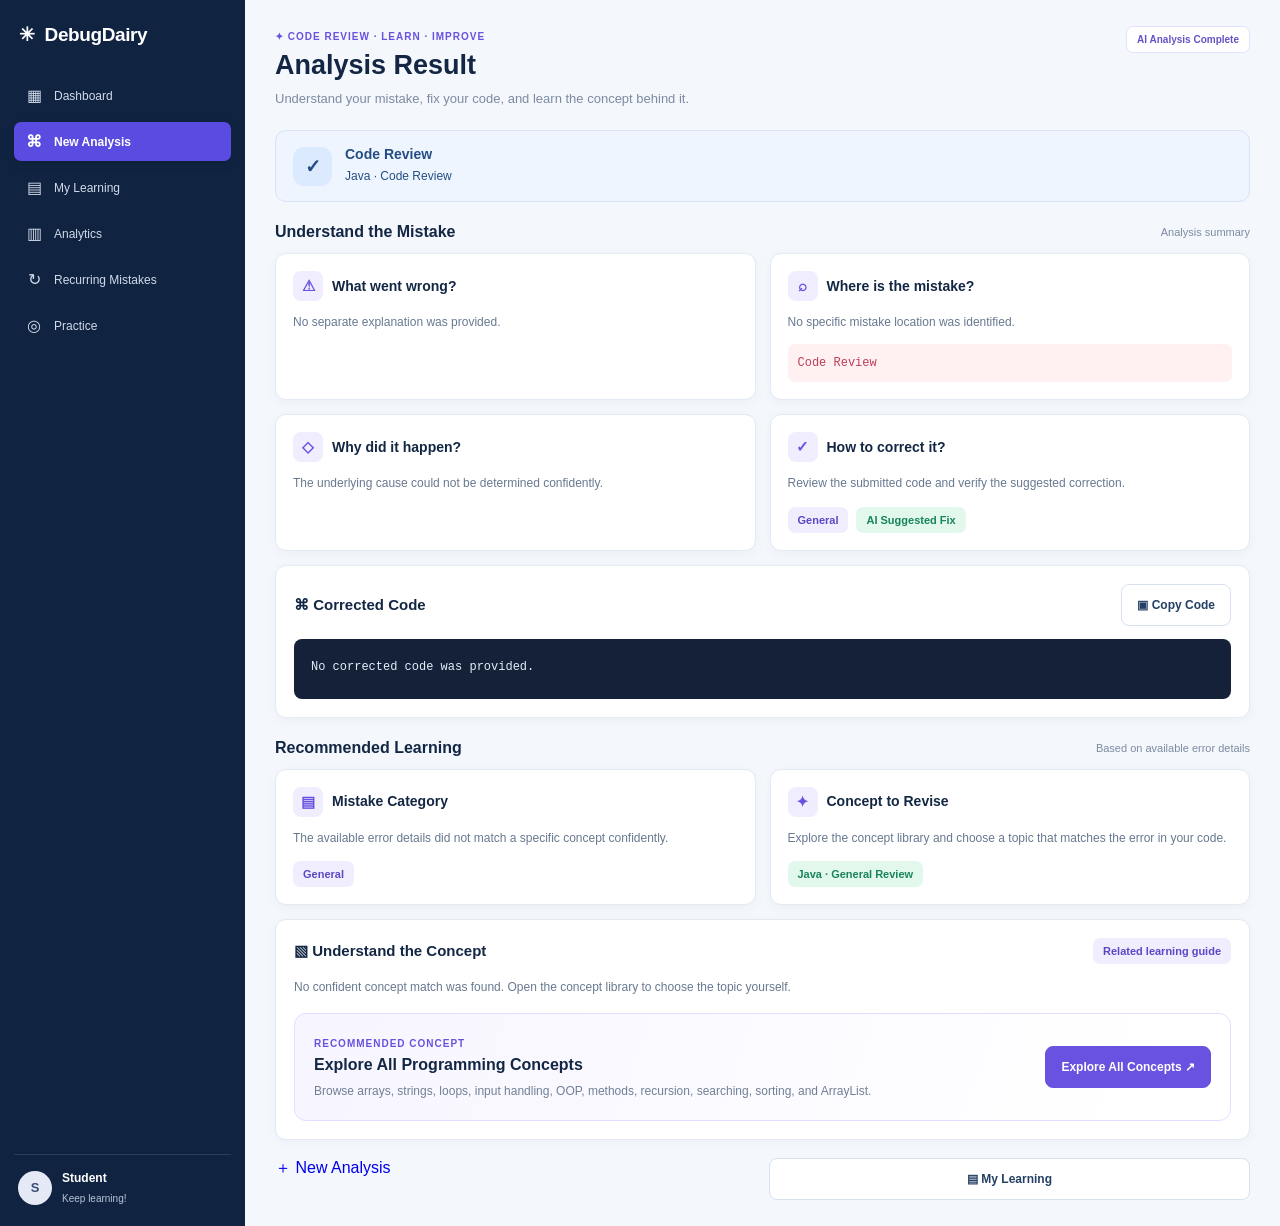
==== commit 6db4568c: "Finalize DebugDairy for presentation" ====
--- a/frontend/analysis-result.html
+++ b/frontend/analysis-result.html
@@ -640,19 +640,45 @@
     notice.textContent = message;
     notice.classList.add("visible");
 }
-
 function getStoredAnalysis() {
-    for (const key of ["analysisResult", "debugDairyAnalysis", "analysisData"]) {
+    const keys = [
+        "debugDairyAnalysis",
+        "analysisResult",
+        "analysisData"
+    ];
+
+    for (const key of keys) {
         try {
             const raw = sessionStorage.getItem(key);
-            if (!raw) continue;
+
+            if (!raw) {
+                continue;
+            }
 
             const data = JSON.parse(raw);
-            if (data && typeof data === "object") return data;
+
+            if (
+                data &&
+                typeof data === "object" &&
+                !Array.isArray(data) &&
+                (
+                    data.id ||
+                    data.issueTitle ||
+                    data.whatWentWrong ||
+                    data.originalCode ||
+                    data.submittedCode
+                )
+            ) {
+                return data;
+            }
         } catch (error) {
-            // Ignore invalid or unavailable session data.
+            console.warn(
+                "Unable to read stored analysis:",
+                error
+            );
         }
     }
+
     return null;
 }
 
@@ -660,6 +686,7 @@
   More specific concepts come first to reduce keyword collisions.
   Keyword matching provides a suggestion, not a guaranteed diagnosis.
 */
+
 const conceptRules = [
     {
         id: "strings",
@@ -811,61 +838,76 @@
             "arr.length",
             "array"
         ]
+    },
+    {
+        id: "exceptions",
+        title: "Exception Handling",
+        topic: "Exception Handling",
+        category: "Runtime Error",
+        description: "Learn how to handle runtime errors, prevent division by zero, and use try-catch blocks safely.",
+        keywords: [
+            "arithmeticexception",
+            "division by zero",
+            "divide by zero",
+            "exception handling",
+            "try-catch",
+            "try catch",
+            "safe division"
+        ]
     }
 ];
 
+
 function findConcept(analysis) {
-    const errorTitle = String(analysis.errorTitle || analysis.errorType || "");
-    const errorMessage = String(analysis.errorMessage || analysis.error || "");
-    const code = String(analysis.originalCode || analysis.submittedCode || "");
-    const category = String(analysis.category || "");
-
-    const combined = `${errorTitle}\n${errorMessage}\n${code}\n${category}`
-        .toLowerCase();
-
-    // Strong exception names get priority over broad keywords.
-    if (combined.includes("arrayindexoutofboundsexception")) {
-        return conceptRules.find(item => item.id === "array");
+        // Prioritize the data structure explicitly used in the submitted code.
+    const submittedCode = String(
+        analysis.originalCode || analysis.submittedCode || ""
+    );
+
+    if (/\bHashMap\s*</i.test(submittedCode) ||
+        /\bHashMap\s+\w+\s*=/.test(submittedCode)) {
+        return {
+            id: "HashMap",
+            title: "HashMap",
+            topic: "Collections",
+            category: "HashMap / Collections",
+            description: "Learn HashMap key-value pairs, put(), get(), remove(), and size()."
+        };
     }
-
-    if (combined.includes("stringindexoutofboundsexception")) {
-        return conceptRules.find(item => item.id === "strings");
-    }
-
-    if (combined.includes("inputmismatchexception") ||
-        combined.includes("nosuchelementexception") ||
-        combined.includes("numberformatexception")) {
-        return conceptRules.find(item => item.id === "input");
-    }
-
-    // Avoid matching a concept using only a generic word such as "array".
-    const rulesToCheck = conceptRules.filter(rule =>
-        !["array", "loops"].includes(rule.id)
-    );
-
-    const specificMatch = rulesToCheck.find(rule =>
-        rule.keywords.some(keyword => combined.includes(keyword))
-    );
-
-    if (specificMatch) return specificMatch;
-
-    // Detect loop boundary code patterns.
-    if (/i\s*<=\s*\w+\.length/.test(combined) ||
-        combined.includes("loop boundary") ||
-        combined.includes("off-by-one") ||
-        combined.includes("off by one")) {
-        return conceptRules.find(item => item.id === "loops");
-    }
-
-    // General array errors come after more specific concepts.
-    if (combined.includes("array") ||
-        combined.includes("index out of bounds") ||
-        combined.includes("arr.length")) {
-        return conceptRules.find(item => item.id === "array");
-    }
-
-    return null;
-}
+    // Get the concept recommended by the AI.
+    const recommendedConcept = String(
+        analysis.conceptToRevise || ""
+    ).trim().toLowerCase();
+
+    // Match the AI recommendation against existing learning guides.
+    const normalize = (value) =>
+        String(value || "")
+            .toLowerCase()
+            .replace(/[^a-z0-9]/g, "");
+
+    const match = conceptRules.find(rule => {
+        const id = normalize(rule.id);
+        const title = normalize(rule.title);
+        const topic = normalize(rule.topic);
+        const recommendation = normalize(recommendedConcept);
+
+        return recommendation && (
+            recommendation === id ||
+            recommendation === title ||
+            recommendation === topic ||
+            recommendation.includes(title) ||
+            title.includes(recommendation) ||
+            recommendation.includes(topic) ||
+            recommendation.includes(id)
+        );
+    });
+
+    // Return a guide only when it matches the AI recommendation.
+    return match || null;
+}
+
+
+
 
 function setText(id, value) {
     const element = $(id);
@@ -887,6 +929,7 @@
 
 function renderConcept(analysis) {
     const match = findConcept(analysis);
+    const aiConcept = analysis.conceptToRevise || "";
     const language = analysis.language || "Programming";
 
     if (match) {
@@ -905,11 +948,11 @@
         );
         setText(
             "conceptReason",
-            "This suggested concept was matched using keywords in the submitted code and error details."
+            "Recommended by AI based on the submitted code. A dedicated guide may not be available yet."
         );
 
-        $("conceptLink").href =
-            `concept-popup.html?concept=${encodeURIComponent(match.id)}`;
+      $("conceptLink").href =
+    `concept-popup.html?concept=${encodeURIComponent(match.id)}`;
 
         $("conceptLink").textContent = "Learn Concept ↗";
         $("conceptLink").setAttribute(
@@ -917,7 +960,10 @@
             `Learn about ${match.title}`
         );
     } else {
-        setText("conceptTitle", "Explore All Programming Concepts");
+        setText(
+    "conceptTitle",
+    aiConcept ? `Recommended: ${aiConcept}` : "Explore All Programming Concepts"
+);
         setText(
             "conceptDescription",
             "Browse arrays, strings, loops, input handling, OOP, methods, recursion, searching, sorting, and ArrayList."
@@ -931,7 +977,9 @@
         );
         setText(
             "conceptSummary",
-            "Explore the concept library and choose a topic that matches the error in your code."
+            aiConcept
+    ? `Learn about ${aiConcept} using the explanation above. A dedicated guide may not be available yet.`
+    : "Explore the concept library and choose a topic that matches the error in your code."
         );
         setText(
             "conceptReason",
@@ -948,70 +996,99 @@
     }
 }
 
+
+
 function renderAnalysis(analysis) {
     const language = analysis.language || "Java";
-    const originalCode = analysis.originalCode || analysis.submittedCode || "";
-    const errorMessage = analysis.errorMessage || analysis.error || "";
-    const hasAnalysis = Boolean(
-        originalCode || errorMessage || analysis.errorTitle || analysis.errorType
-    );
-
-    setText("resultMode", hasAnalysis ? "Analysis data received" : "Sample result");
-
-    setText(
-        "errorTitle",
+
+    const originalCode =
+        analysis.originalCode || analysis.submittedCode || "";
+
+    const issueTitle =
+        analysis.issueTitle ||
         analysis.errorTitle ||
         analysis.errorType ||
-        (hasAnalysis ? "Code review" : "Sample analysis result")
+        "Code Review";
+
+    const hasAnalysis = Boolean(
+        analysis.id ||
+        analysis.issueTitle ||
+        analysis.whatWentWrong ||
+        originalCode
     );
+
+    setText(
+        "resultMode",
+        hasAnalysis ? "AI Analysis Complete" : "Sample Result"
+    );
+
+    setText("errorTitle", issueTitle);
 
     setText(
         "errorType",
-        `${language} · ${errorMessage || "Review the code and analysis details."}`
+        `${language} · ${analysis.category || "Code Review"}`
     );
 
-    setOptionalText("whatWentWrong", analysis.whatWentWrong);
-    setOptionalText("whereMistake", analysis.whereMistake);
-    setOptionalText("whyHappened", analysis.whyHappened);
-    setOptionalText("howToCorrect", analysis.howToCorrect);
-
-    const codeToShow = analysis.correctedCode || analysis.fixedCode;
-
-    if (codeToShow) {
-        $("correctedCode").textContent = codeToShow;
-    } else if (hasAnalysis) {
-        $("correctedCode").textContent =
-            "No corrected code was provided by the analysis process.";
-    }
-
-    const combined = `${errorMessage}\n${originalCode}`.toLowerCase();
-    let displayedMistake = "";
-
-    const loopMatch = originalCode.match(/i\s*<=\s*\w+\.length/);
-    if (loopMatch) {
-        displayedMistake = loopMatch[0];
-    } else if (errorMessage) {
-        displayedMistake = errorMessage;
-    }
-
-    $("mistakeLine").textContent = displayedMistake;
-    $("mistakeLine").hidden = !displayedMistake;
-
-    if (hasAnalysis) {
-        $("resultBanner").className = "result-status";
-        $("resultIcon").textContent = "i";
-        setText(
-            "severityTag",
-            "Verify Suggested Fix"
-        );
-    } else {
-        $("resultBanner").className = "result-status";
-        $("resultIcon").textContent = "✦";
-        setText("errorTitle", "Sample analysis result");
-        setText("errorType", "Demo example · Java array boundary");
-    }
-
-    renderConcept(analysis);
+    // Each section uses its own AI-generated field.
+    setText(
+        "whatWentWrong",
+        analysis.whatWentWrong ||
+        "No separate explanation was provided."
+    );
+
+    setText(
+        "whereMistake",
+        analysis.whereIsTheMistake ||
+        "No specific mistake location was identified."
+    );
+
+    setText(
+        "whyHappened",
+        analysis.whyItHappened ||
+        "The underlying cause could not be determined confidently."
+    );
+
+    setText(
+        "howToCorrect",
+        analysis.howToCorrectIt ||
+        "Review the submitted code and verify the suggested correction."
+    );
+
+    const correctedCode =
+        analysis.correctedCode || analysis.fixedCode || "";
+
+    $("correctedCode").textContent =
+        correctedCode || "No corrected code was provided.";
+
+    $("mistakeLine").textContent =
+        analysis.whereIsTheMistake || issueTitle;
+
+    $("mistakeLine").hidden = !hasAnalysis;
+
+    $("resultBanner").className = "result-status";
+    $("resultIcon").textContent = "✓";
+
+    setText(
+        "severityTag",
+        analysis.howToCorrectIt?.trim().toLowerCase().startsWith("no correction needed")
+    ? "No Fix Needed"
+    : hasAnalysis
+        ? "AI Suggested Fix"
+        : "Sample"
+    );
+
+    renderConcept({
+        ...analysis,
+        language,
+        errorTitle: issueTitle,
+        errorMessage: [
+            analysis.whatWentWrong,
+            analysis.whereIsTheMistake,
+            analysis.whyItHappened
+        ].filter(Boolean).join(" "),
+        originalCode,
+        category: analysis.category || "General"
+    });
 }
 
 $("copyCodeButton").addEventListener("click", async () => {
@@ -1048,23 +1125,59 @@
 
 const params = new URLSearchParams(window.location.search);
 const storedAnalysis = getStoredAnalysis() || {};
-
 const analysis = {
     ...storedAnalysis,
-    language: params.get("language") || storedAnalysis.language || "Java",
-    errorTitle: params.get("errorTitle") || storedAnalysis.errorTitle || "",
+
+    id: storedAnalysis.id,
+
+    language:
+        params.get("language") ||
+        storedAnalysis.language ||
+        sessionStorage.getItem("debugDairyLanguage") ||
+        "Java",
+
+    issueTitle:
+        storedAnalysis.issueTitle ||
+        storedAnalysis.errorTitle ||
+        "Code Review",
+
+    errorTitle:
+        params.get("errorTitle") ||
+        storedAnalysis.errorTitle ||
+        storedAnalysis.issueTitle ||
+        "",
+
+    conceptToRevise:
+        storedAnalysis.conceptToRevise || "",
+
+    whatWentWrong:
+        storedAnalysis.whatWentWrong || "",
+
+    whereIsTheMistake:
+        storedAnalysis.whereIsTheMistake || "",
+
+    whyItHappened:
+        storedAnalysis.whyItHappened || "",
+
+    howToCorrectIt:
+        storedAnalysis.howToCorrectIt || "",
+
     errorMessage:
         params.get("errorMessage") ||
         params.get("error") ||
         storedAnalysis.errorMessage ||
         storedAnalysis.error ||
+        storedAnalysis.whatWentWrong ||
         "",
+
     originalCode:
         params.get("originalCode") ||
         params.get("code") ||
         storedAnalysis.originalCode ||
         storedAnalysis.submittedCode ||
+        sessionStorage.getItem("debugDairyCode") ||
         "",
+
     correctedCode:
         params.get("correctedCode") ||
         storedAnalysis.correctedCode ||
--- a/frontend/css/style.css
+++ b/frontend/css/style.css
@@ -441,6 +441,9 @@
 
 .legend-dot.other {
     background: #54c4a0;
+}
+.legend-dot.runtime {
+    background-color: #f4b740;
 }
 
 .panel-footer-link {
--- a/frontend/css/style.css
+++ b/frontend/css/style.css
@@ -441,6 +441,9 @@
 
 .legend-dot.other {
     background: #54c4a0;
+}
+.legend-dot.runtime {
+    background-color: #f4b740;
 }
 
 .panel-footer-link {
